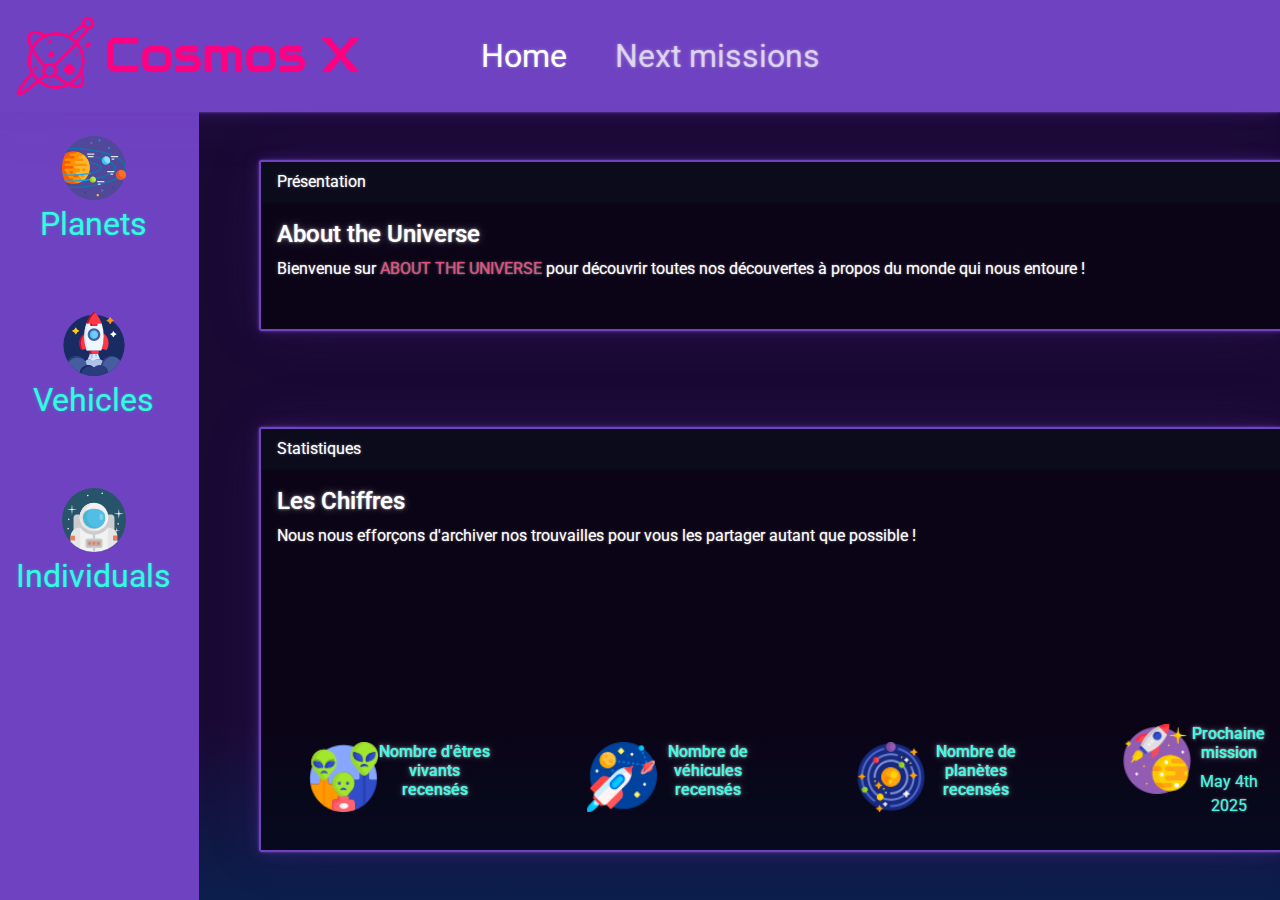
==== index.html @ c691a635 "initial commit" ====
<!DOCTYPE html>
<html lang="en">

<head>
    <meta charset="UTF-8">
    <meta name="viewport" content="width=device-width, initial-scale=1.0">
    <link rel="stylesheet" href="style/css/reset.css">
    <link rel="stylesheet" href="style/css/bootstrap.min.css">
    <link rel="stylesheet" href="style/css/index.css">
    <link rel="shortcut icon" href="img/favicon.ico" type="image/x-icon">
    <title>About the Universe</title>
</head>

<body>
    <div class="container-fluid h-100">
        <nav class="navbar navbar-expand-lg bg-primary" data-bs-theme="dark">
            <img src="img/logo.png" alt="" id="logo">
            <div class="collapse navbar-collapse" id="navbarColor01">
                <ul class="navbar-nav me-auto">
                    <li class="nav-item">
                        <a class="nav-link active" href="#">Home
                            <span class="visually-hidden">(current)</span>
                        </a>
                    </li>
                    <li class="nav-item">
                        <a class="nav-link" href="#">Next missions</a>
                    </li>
                </ul>
            </div>
        </nav>
        <div class="row h-100">
            <nav class="col-md-3 col-lg-2 d-md-block bg-primary sidebar">
                <div class="position-sticky">
                    <ul class="nav flex-column">
                        <li class="nav-item">
                            <a class="nav-link" href="html/planets.html">
                                <img src="img/planets.png" alt="planets">
                                <p>Planets</p>
                            </a>
                        </li>
                        <li class="nav-item">
                            <a class="nav-link" href="#">
                                <img src="img/vehicles.png" alt="vehicles">
                                <p>Vehicles</p>
                            </a>
                        </li>
                        <li class="nav-item">
                            <a class="nav-link" href="#">
                                <img src="img/individuals.png" alt="individuals">
                                <p>Individuals</p>
                            </a>
                        </li>
                    </ul>
                </div>
            </nav>
            <main>
                <div id="presentation_card" class="card border-primary">
                    <div class="card-header">Présentation</div>
                    <div class="card-body">
                        <h4 class="card-title">About the Universe</h4>
                        <p class="card-text">Bienvenue sur <span>ABOUT THE UNIVERSE</span> pour découvrir toutes nos
                            découvertes à propos du monde qui nous entoure !</p>
                    </div>
                </div>
                <div id="stats_card" class="card border-primary">
                    <div class="card_detail">
                        <div class="card-header">Statistiques</div>
                        <div class="card-body">
                            <h4 class="card-title">Les Chiffres</h4>
                            <p class="card-text">Nous nous efforçons d'archiver nos trouvailles pour vous les partager
                                autant que possible !</p>
                        </div>
                    </div>
                    <ul class="statistics_list">
                        <li class="lifeform statistic">
                            <img src="img/number_lifeforms.png" alt="lifeforms logo">
                            <div class="stats_details">
                                <h1>Nombre d'êtres vivants recensés</h1>
                                <p class="lifeforms_number"></p>
                            </div>
                        </li>
                        <li class="vehicule statistic">
                            <img src="img/number_vehicles.png" alt="vehicles logo">
                            <div class="stats_details">
                                <h1>Nombre de véhicules recensés</h1>
                                <p class="vehicles_number"></p>
                            </div>
                        </li>
                        <li class="planet statistic">
                            <img src="img/number_planets.png" alt="planets logo">
                            <div class="stats_details">
                                <h1>Nombre de planètes recensés</h1>
                                <p class="planets_number"></p>
                            </div>
                        </li>
                        <li class="mission statistic">
                            <img src="img/next_missions.png" alt="missions logo">
                            <div class="stats_details">
                                <h1>Prochaine mission</h1>
                                <p class="mission_date">May 4th 2025</p>
                            </div>
                        </li>
                    </ul>
                </div>
            </main>
        </div>
    </div>

    <script src="js/index.js"></script>
    <script src="https://code.jquery.com/jquery-3.5.1.slim.min.js"></script>
    <script src="https://cdn.jsdelivr.net/npm/@popperjs/core@2.5.4/dist/umd/popper.min.js"></script>
    <script src="https://stackpath.bootstrapcdn.com/bootstrap/4.5.2/js/bootstrap.min.js"></script>
</body>

</html>
---- style/css/index.css ----
* {
  box-sizing: border-box;
}

html,
body {
  height: 100%;
  width: 100%;
  display: flex;
  overflow: hidden;
}

.container-fluid {
  padding: 0;
  flex: 1;
  display: flex;
  flex-direction: column;
}

.navbar {
  width: 100%;
  display: flex;
  gap: 5rem;
}

.navbar a {
  font-size: 2rem;
  margin: 0rem 1rem;
}

.sidebar {
  display: flex;
  width: auto;
  justify-content: center;
}

#logo {
  height: 5rem;
  margin: 0rem 1rem;
}

.nav-item img {
  height: 64px;
}

.nav-item {
  margin: 1rem 0rem;
}

.nav-item a {
  flex-direction: column;
  display: flex;
  justify-content: center;
  align-items: center;
  font-size: 2rem;
}

.row {
  display: flex;
  flex-direction: row;
  flex-wrap: nowrap;
}

main {
  display: flex;
  flex-direction: column;
  justify-content: start;
  align-content: center;
  gap: auto;
  width: auto;
}

main .card {
  margin: 3rem;
  width: 80%;
}

#presentation_card {
  height: 45%;
  background: linear-gradient(rgba(0, 0, 0, 0.5), rgba(0, 0, 0, 0.5)), url("/DAY_6/about_the_universe/img/space.jpg");
  background-size: cover;
  background-position: bottom;
  background-color: rgba(0, 0, 0, 0.1);
}

#stats_card {
  height: 80%;
  background: linear-gradient(rgba(0, 0, 0, 0.5), rgba(0, 0, 0, 0.5)), url("/DAY_6/about_the_universe/img/space_mission.jpg");
  background-size: cover;
  background-position: center;
  background-color: rgba(0, 0, 0, 0.1);
}

span {
  color: #e64e7d;
}

h1 {
  font-size: 1rem;
}

#stats_card {
  display: flex;
  align-content: center;
  justify-content: center;
  gap: 10rem;
}

.statistics_list {
  text-align: center;
  display: flex;
  justify-content: center;
  align-content: center;
  align-items: center;
  gap: 4rem;
}

.statistics_list li {
  text-align: center;
  display: flex;
  justify-content: center;
  align-content: center;
  margin: 0rem 1rem;
}

.statistics_list img {
  height: 70px;
}

.statistics_list p {
  font-size: 1rem;
}

/*# sourceMappingURL=index.css.map */
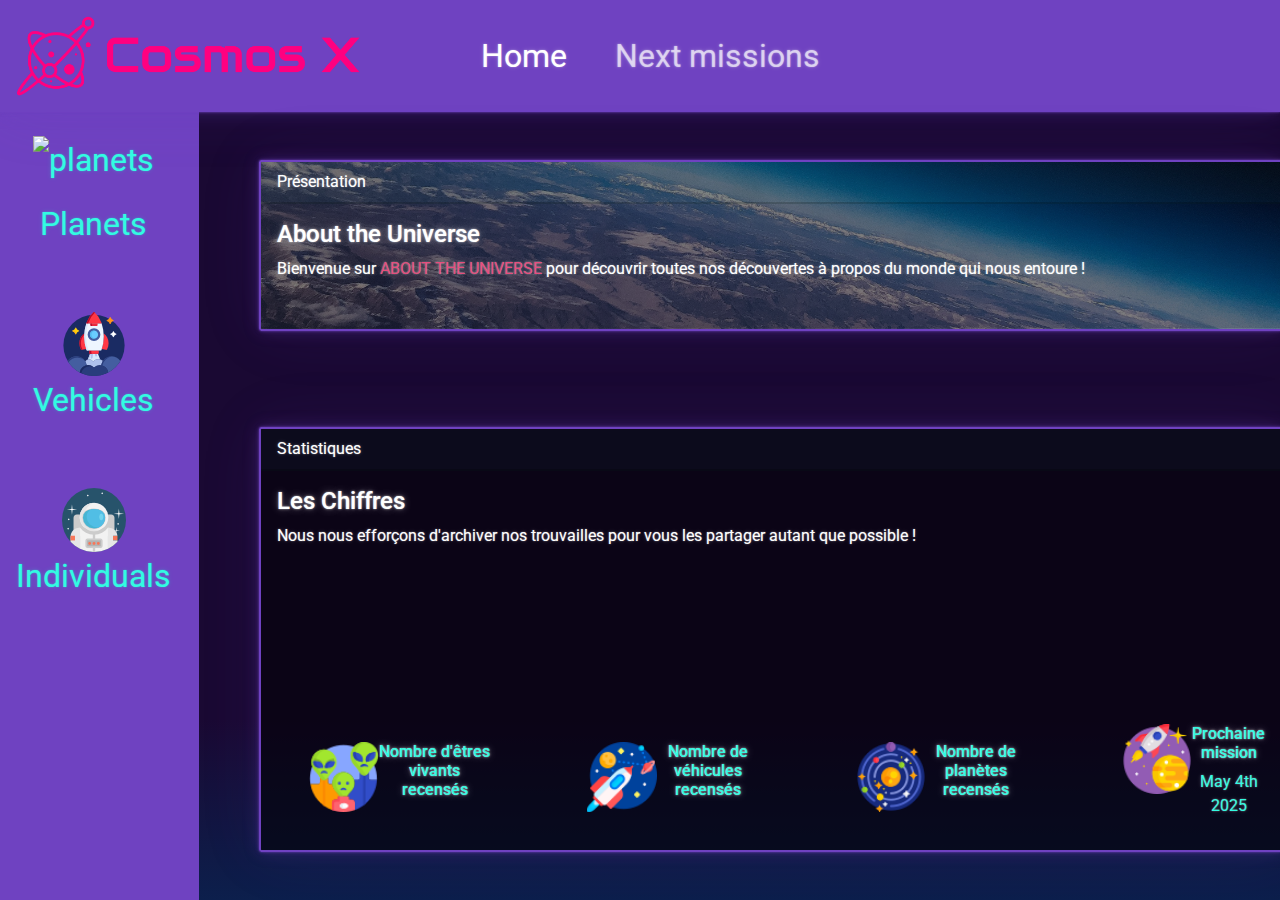
==== commit f5a796d8: "implements planet details" ====
--- a/index.html
+++ b/index.html
@@ -34,7 +34,7 @@
                     <ul class="nav flex-column">
                         <li class="nav-item">
                             <a class="nav-link" href="html/planets.html">
-                                <img src="img/planets.png" alt="planets">
+                                <img src="img/pl.jpg" alt="planets">
                                 <p>Planets</p>
                             </a>
                         </li>
--- a/style/css/index.css
+++ b/style/css/index.css
@@ -77,7 +77,7 @@
 
 #presentation_card {
   height: 45%;
-  background: linear-gradient(rgba(0, 0, 0, 0.5), rgba(0, 0, 0, 0.5)), url("/DAY_6/about_the_universe/img/space.jpg");
+  background: linear-gradient(rgba(0, 0, 0, 0.5), rgba(0, 0, 0, 0.5)), url("../../img/space.jpg");
   background-size: cover;
   background-position: bottom;
   background-color: rgba(0, 0, 0, 0.1);
@@ -85,7 +85,7 @@
 
 #stats_card {
   height: 80%;
-  background: linear-gradient(rgba(0, 0, 0, 0.5), rgba(0, 0, 0, 0.5)), url("/DAY_6/about_the_universe/img/space_mission.jpg");
+  background: linear-gradient(rgba(0, 0, 0, 0.5), rgba(0, 0, 0, 0.5)), url("../../img/space_mission.jpg");
   background-size: cover;
   background-position: center;
   background-color: rgba(0, 0, 0, 0.1);
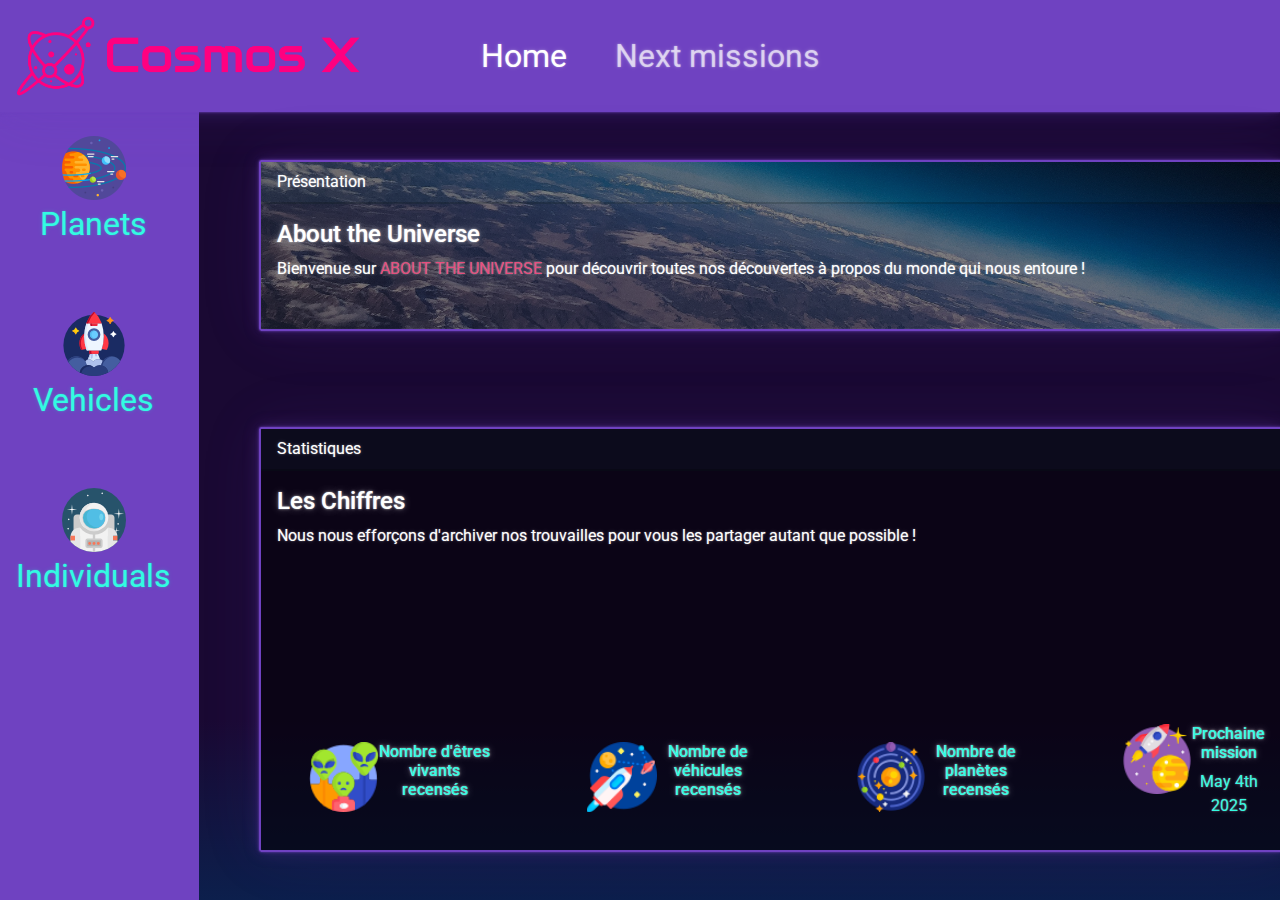
==== commit 1512b435: "corrects typos" ====
--- a/index.html
+++ b/index.html
@@ -18,7 +18,7 @@
             <div class="collapse navbar-collapse" id="navbarColor01">
                 <ul class="navbar-nav me-auto">
                     <li class="nav-item">
-                        <a class="nav-link active" href="#">Home
+                        <a class="nav-link active" href="index.html">Home
                             <span class="visually-hidden">(current)</span>
                         </a>
                     </li>
@@ -34,7 +34,7 @@
                     <ul class="nav flex-column">
                         <li class="nav-item">
                             <a class="nav-link" href="html/planets.html">
-                                <img src="img/pl.jpg" alt="planets">
+                                <img src="img/planets.png" alt="planets">
                                 <p>Planets</p>
                             </a>
                         </li>
